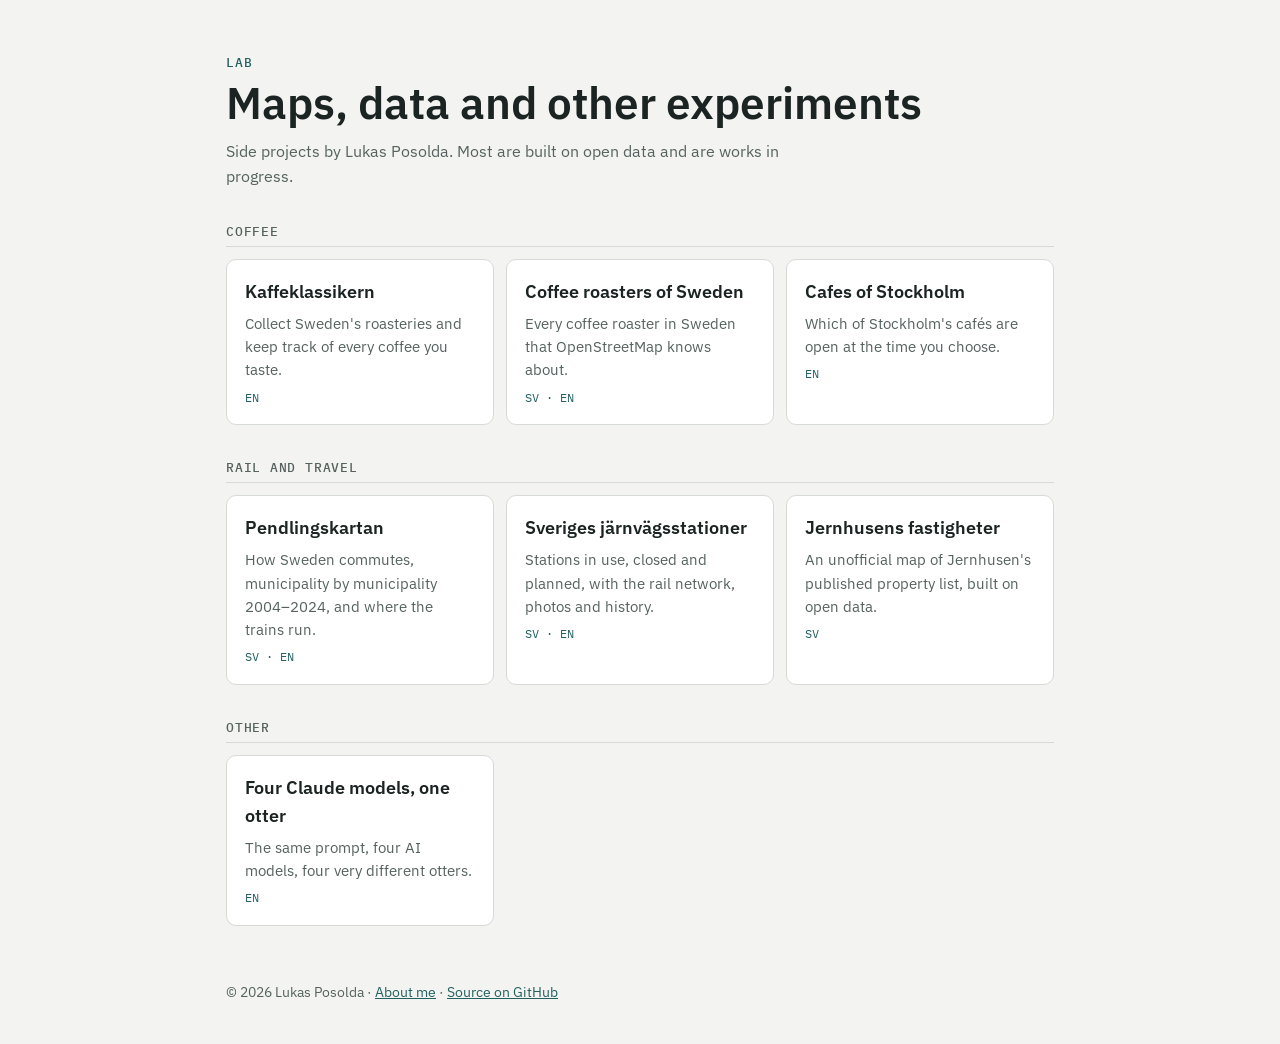
==== index.html @ 5b2564a3 "Start lab: move side projects into one repo Copies the current files (no history) of kaffeklassikern" ====
<!doctype html>
<html lang="en">
<head>
<meta charset="utf-8">
<meta name="viewport" content="width=device-width, initial-scale=1">
<title>Lab · Lukas Posolda</title>
<meta name="description" content="Maps, data experiments and side projects by Lukas Posolda.">
<link rel="preconnect" href="https://fonts.googleapis.com">
<link rel="stylesheet" href="https://fonts.googleapis.com/css2?family=IBM+Plex+Mono:wght@400;500&family=IBM+Plex+Sans:wght@400;600&display=swap">
<style>
:root {
  --paper: #F3F4F1; --raised: #FFFFFF; --ink: #1B2422; --muted: #56625F;
  --spruce: #23605F; --lichen: #A9B795; --ochre: #C08A1E; --fog: #D6DAD5;
  --sans: "IBM Plex Sans", system-ui, -apple-system, "Segoe UI", sans-serif;
  --mono: "IBM Plex Mono", ui-monospace, Consolas, monospace;
}
@media (prefers-color-scheme: dark) {
  :root { --paper: #151B1A; --raised: #1D2524; --ink: #E7EAE6; --muted: #A3ADA9; --spruce: #7FB8B4; --fog: #33403D; }
}
* { box-sizing: border-box; }
body { margin: 0; background: var(--paper); color: var(--ink); font: 16px/1.55 var(--sans); }
main { max-width: 860px; margin: 0 auto; padding: 56px 16px 40px; }
.kicker { font: 500 13px/1 var(--mono); letter-spacing: .08em; text-transform: uppercase; color: var(--spruce); }
h1 { font-size: clamp(32px, 6vw, 44px); line-height: 1.1; margin: 10px 0 12px; font-weight: 600; }
.lead { color: var(--muted); max-width: 56ch; margin: 0 0 36px; }
.group { font: 500 13px/1 var(--mono); letter-spacing: .06em; text-transform: uppercase; color: var(--muted);
  margin: 36px 0 12px; padding-bottom: 8px; border-bottom: 1px solid var(--fog); }
ul { list-style: none; margin: 0; padding: 0; display: grid; gap: 12px; grid-template-columns: repeat(auto-fill, minmax(250px, 1fr)); }
a.card { display: block; height: 100%; padding: 18px 18px 16px; background: var(--raised); border: 1px solid var(--fog);
  border-radius: 10px; color: inherit; text-decoration: none; transition: border-color .15s, transform .15s; }
a.card:hover, a.card:focus-visible { border-color: var(--spruce); transform: translateY(-2px); outline: none; }
.card h2 { font-size: 18px; margin: 0 0 6px; font-weight: 600; }
.card p { margin: 0; color: var(--muted); font-size: 15px; }
.card .lang { display: inline-block; margin-top: 10px; font: 12px/1 var(--mono); color: var(--spruce); }
footer { margin-top: 56px; color: var(--muted); font-size: 14px; }
footer a { color: var(--spruce); }
@media (prefers-reduced-motion: reduce) { a.card { transition: none; } a.card:hover { transform: none; } }
</style>
</head>
<body>
<main>
  <div class="kicker">Lab</div>
  <h1>Maps, data and other experiments</h1>
  <p class="lead">Side projects by Lukas Posolda. Most are built on open data and are works in progress.</p>

  <div class="group">Coffee</div>
  <ul>
    <li><a class="card" href="kaffeklassikern/"><h2>Kaffeklassikern</h2><p>Collect Sweden's roasteries and keep track of every coffee you taste.</p><span class="lang">EN</span></a></li>
    <li><a class="card" href="coffee-roasters-of-sweden/"><h2>Coffee roasters of Sweden</h2><p>Every coffee roaster in Sweden that OpenStreetMap knows about.</p><span class="lang">SV · EN</span></a></li>
    <li><a class="card" href="cafes-of-stockholm/"><h2>Cafes of Stockholm</h2><p>Which of Stockholm's cafés are open at the time you choose.</p><span class="lang">EN</span></a></li>
  </ul>

  <div class="group">Rail and travel</div>
  <ul>
    <li><a class="card" href="pendlingskartan/"><h2>Pendlingskartan</h2><p>How Sweden commutes, municipality by municipality 2004–2024, and where the trains run.</p><span class="lang">SV · EN</span></a></li>
    <li><a class="card" href="stationskarta/"><h2>Sveriges järnvägsstationer</h2><p>Stations in use, closed and planned, with the rail network, photos and history.</p><span class="lang">SV · EN</span></a></li>
    <li><a class="card" href="fastighetskarta/"><h2>Jernhusens fastigheter</h2><p>An unofficial map of Jernhusen's published property list, built on open data.</p><span class="lang">SV</span></a></li>
  </ul>

  <div class="group">Other</div>
  <ul>
    <li><a class="card" href="otter/"><h2>Four Claude models, one otter</h2><p>The same prompt, four AI models, four very different otters.</p><span class="lang">EN</span></a></li>
  </ul>

  <footer>© 2026 Lukas Posolda · <a href="https://lukasposolda-qwertz.github.io/">About me</a> · <a href="https://github.com/lukasposolda-qwertz/lab">Source on GitHub</a></footer>
</main>
</body>
</html>
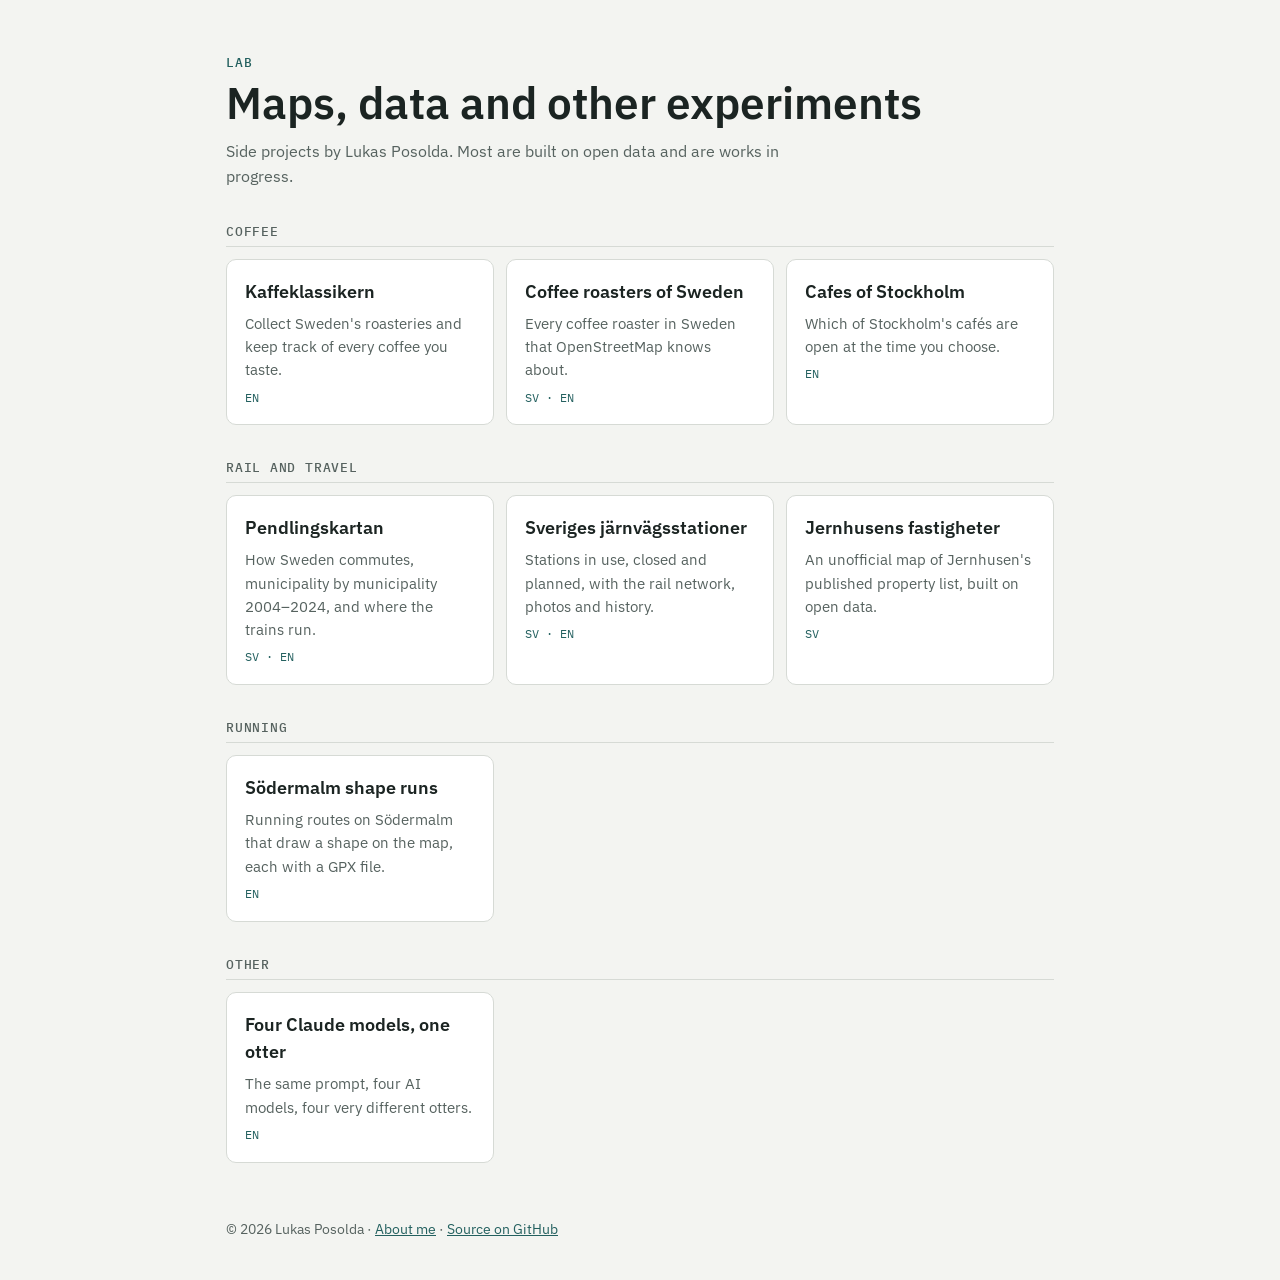
==== commit cf9f34fd: "Add Södermalm shape runs: 48 running routes with GPX files Co-Authored-By: Claude Fable 5.2 <noreply" ====
--- a/index.html
+++ b/index.html
@@ -1,68 +1,73 @@
-<!doctype html>
-<html lang="en">
-<head>
-<meta charset="utf-8">
-<meta name="viewport" content="width=device-width, initial-scale=1">
-<title>Lab · Lukas Posolda</title>
-<meta name="description" content="Maps, data experiments and side projects by Lukas Posolda.">
-<link rel="preconnect" href="https://fonts.googleapis.com">
-<link rel="stylesheet" href="https://fonts.googleapis.com/css2?family=IBM+Plex+Mono:wght@400;500&family=IBM+Plex+Sans:wght@400;600&display=swap">
-<style>
-:root {
-  --paper: #F3F4F1; --raised: #FFFFFF; --ink: #1B2422; --muted: #56625F;
-  --spruce: #23605F; --lichen: #A9B795; --ochre: #C08A1E; --fog: #D6DAD5;
-  --sans: "IBM Plex Sans", system-ui, -apple-system, "Segoe UI", sans-serif;
-  --mono: "IBM Plex Mono", ui-monospace, Consolas, monospace;
-}
-@media (prefers-color-scheme: dark) {
-  :root { --paper: #151B1A; --raised: #1D2524; --ink: #E7EAE6; --muted: #A3ADA9; --spruce: #7FB8B4; --fog: #33403D; }
-}
-* { box-sizing: border-box; }
-body { margin: 0; background: var(--paper); color: var(--ink); font: 16px/1.55 var(--sans); }
-main { max-width: 860px; margin: 0 auto; padding: 56px 16px 40px; }
-.kicker { font: 500 13px/1 var(--mono); letter-spacing: .08em; text-transform: uppercase; color: var(--spruce); }
-h1 { font-size: clamp(32px, 6vw, 44px); line-height: 1.1; margin: 10px 0 12px; font-weight: 600; }
-.lead { color: var(--muted); max-width: 56ch; margin: 0 0 36px; }
-.group { font: 500 13px/1 var(--mono); letter-spacing: .06em; text-transform: uppercase; color: var(--muted);
-  margin: 36px 0 12px; padding-bottom: 8px; border-bottom: 1px solid var(--fog); }
-ul { list-style: none; margin: 0; padding: 0; display: grid; gap: 12px; grid-template-columns: repeat(auto-fill, minmax(250px, 1fr)); }
-a.card { display: block; height: 100%; padding: 18px 18px 16px; background: var(--raised); border: 1px solid var(--fog);
-  border-radius: 10px; color: inherit; text-decoration: none; transition: border-color .15s, transform .15s; }
-a.card:hover, a.card:focus-visible { border-color: var(--spruce); transform: translateY(-2px); outline: none; }
-.card h2 { font-size: 18px; margin: 0 0 6px; font-weight: 600; }
-.card p { margin: 0; color: var(--muted); font-size: 15px; }
-.card .lang { display: inline-block; margin-top: 10px; font: 12px/1 var(--mono); color: var(--spruce); }
-footer { margin-top: 56px; color: var(--muted); font-size: 14px; }
-footer a { color: var(--spruce); }
-@media (prefers-reduced-motion: reduce) { a.card { transition: none; } a.card:hover { transform: none; } }
-</style>
-</head>
-<body>
-<main>
-  <div class="kicker">Lab</div>
-  <h1>Maps, data and other experiments</h1>
-  <p class="lead">Side projects by Lukas Posolda. Most are built on open data and are works in progress.</p>
-
-  <div class="group">Coffee</div>
-  <ul>
-    <li><a class="card" href="kaffeklassikern/"><h2>Kaffeklassikern</h2><p>Collect Sweden's roasteries and keep track of every coffee you taste.</p><span class="lang">EN</span></a></li>
-    <li><a class="card" href="coffee-roasters-of-sweden/"><h2>Coffee roasters of Sweden</h2><p>Every coffee roaster in Sweden that OpenStreetMap knows about.</p><span class="lang">SV · EN</span></a></li>
-    <li><a class="card" href="cafes-of-stockholm/"><h2>Cafes of Stockholm</h2><p>Which of Stockholm's cafés are open at the time you choose.</p><span class="lang">EN</span></a></li>
-  </ul>
-
-  <div class="group">Rail and travel</div>
-  <ul>
-    <li><a class="card" href="pendlingskartan/"><h2>Pendlingskartan</h2><p>How Sweden commutes, municipality by municipality 2004–2024, and where the trains run.</p><span class="lang">SV · EN</span></a></li>
-    <li><a class="card" href="stationskarta/"><h2>Sveriges järnvägsstationer</h2><p>Stations in use, closed and planned, with the rail network, photos and history.</p><span class="lang">SV · EN</span></a></li>
-    <li><a class="card" href="fastighetskarta/"><h2>Jernhusens fastigheter</h2><p>An unofficial map of Jernhusen's published property list, built on open data.</p><span class="lang">SV</span></a></li>
-  </ul>
-
-  <div class="group">Other</div>
-  <ul>
-    <li><a class="card" href="otter/"><h2>Four Claude models, one otter</h2><p>The same prompt, four AI models, four very different otters.</p><span class="lang">EN</span></a></li>
-  </ul>
-
-  <footer>© 2026 Lukas Posolda · <a href="https://lukasposolda-qwertz.github.io/">About me</a> · <a href="https://github.com/lukasposolda-qwertz/lab">Source on GitHub</a></footer>
-</main>
-</body>
-</html>
+<!doctype html>
+<html lang="en">
+<head>
+<meta charset="utf-8">
+<meta name="viewport" content="width=device-width, initial-scale=1">
+<title>Lab · Lukas Posolda</title>
+<meta name="description" content="Maps, data experiments and side projects by Lukas Posolda.">
+<link rel="preconnect" href="https://fonts.googleapis.com">
+<link rel="stylesheet" href="https://fonts.googleapis.com/css2?family=IBM+Plex+Mono:wght@400;500&family=IBM+Plex+Sans:wght@400;600&display=swap">
+<style>
+:root {
+  --paper: #F3F4F1; --raised: #FFFFFF; --ink: #1B2422; --muted: #56625F;
+  --spruce: #23605F; --lichen: #A9B795; --ochre: #C08A1E; --fog: #D6DAD5;
+  --sans: "IBM Plex Sans", system-ui, -apple-system, "Segoe UI", sans-serif;
+  --mono: "IBM Plex Mono", ui-monospace, Consolas, monospace;
+}
+@media (prefers-color-scheme: dark) {
+  :root { --paper: #151B1A; --raised: #1D2524; --ink: #E7EAE6; --muted: #A3ADA9; --spruce: #7FB8B4; --fog: #33403D; }
+}
+* { box-sizing: border-box; }
+body { margin: 0; background: var(--paper); color: var(--ink); font: 16px/1.55 var(--sans); }
+main { max-width: 860px; margin: 0 auto; padding: 56px 16px 40px; }
+.kicker { font: 500 13px/1 var(--mono); letter-spacing: .08em; text-transform: uppercase; color: var(--spruce); }
+h1 { font-size: clamp(32px, 6vw, 44px); line-height: 1.1; margin: 10px 0 12px; font-weight: 600; }
+.lead { color: var(--muted); max-width: 56ch; margin: 0 0 36px; }
+.group { font: 500 13px/1 var(--mono); letter-spacing: .06em; text-transform: uppercase; color: var(--muted);
+  margin: 36px 0 12px; padding-bottom: 8px; border-bottom: 1px solid var(--fog); }
+ul { list-style: none; margin: 0; padding: 0; display: grid; gap: 12px; grid-template-columns: repeat(auto-fill, minmax(250px, 1fr)); }
+a.card { display: block; height: 100%; padding: 18px 18px 16px; background: var(--raised); border: 1px solid var(--fog);
+  border-radius: 10px; color: inherit; text-decoration: none; transition: border-color .15s, transform .15s; }
+a.card:hover, a.card:focus-visible { border-color: var(--spruce); transform: translateY(-2px); outline: none; }
+.card h2 { font-size: 18px; margin: 0 0 6px; font-weight: 600; }
+.card p { margin: 0; color: var(--muted); font-size: 15px; }
+.card .lang { display: inline-block; margin-top: 10px; font: 12px/1 var(--mono); color: var(--spruce); }
+footer { margin-top: 56px; color: var(--muted); font-size: 14px; }
+footer a { color: var(--spruce); }
+@media (prefers-reduced-motion: reduce) { a.card { transition: none; } a.card:hover { transform: none; } }
+</style>
+</head>
+<body>
+<main>
+  <div class="kicker">Lab</div>
+  <h1>Maps, data and other experiments</h1>
+  <p class="lead">Side projects by Lukas Posolda. Most are built on open data and are works in progress.</p>
+
+  <div class="group">Coffee</div>
+  <ul>
+    <li><a class="card" href="kaffeklassikern/"><h2>Kaffeklassikern</h2><p>Collect Sweden's roasteries and keep track of every coffee you taste.</p><span class="lang">EN</span></a></li>
+    <li><a class="card" href="coffee-roasters-of-sweden/"><h2>Coffee roasters of Sweden</h2><p>Every coffee roaster in Sweden that OpenStreetMap knows about.</p><span class="lang">SV · EN</span></a></li>
+    <li><a class="card" href="cafes-of-stockholm/"><h2>Cafes of Stockholm</h2><p>Which of Stockholm's cafés are open at the time you choose.</p><span class="lang">EN</span></a></li>
+  </ul>
+
+  <div class="group">Rail and travel</div>
+  <ul>
+    <li><a class="card" href="pendlingskartan/"><h2>Pendlingskartan</h2><p>How Sweden commutes, municipality by municipality 2004–2024, and where the trains run.</p><span class="lang">SV · EN</span></a></li>
+    <li><a class="card" href="stationskarta/"><h2>Sveriges järnvägsstationer</h2><p>Stations in use, closed and planned, with the rail network, photos and history.</p><span class="lang">SV · EN</span></a></li>
+    <li><a class="card" href="fastighetskarta/"><h2>Jernhusens fastigheter</h2><p>An unofficial map of Jernhusen's published property list, built on open data.</p><span class="lang">SV</span></a></li>
+  </ul>
+
+  <div class="group">Running</div>
+  <ul>
+    <li><a class="card" href="shape-runs/"><h2>Södermalm shape runs</h2><p>Running routes on Södermalm that draw a shape on the map, each with a GPX file.</p><span class="lang">EN</span></a></li>
+  </ul>
+
+  <div class="group">Other</div>
+  <ul>
+    <li><a class="card" href="otter/"><h2>Four Claude models, one otter</h2><p>The same prompt, four AI models, four very different otters.</p><span class="lang">EN</span></a></li>
+  </ul>
+
+  <footer>© 2026 Lukas Posolda · <a href="https://lukasposolda-qwertz.github.io/">About me</a> · <a href="https://github.com/lukasposolda-qwertz/lab">Source on GitHub</a></footer>
+</main>
+</body>
+</html>
